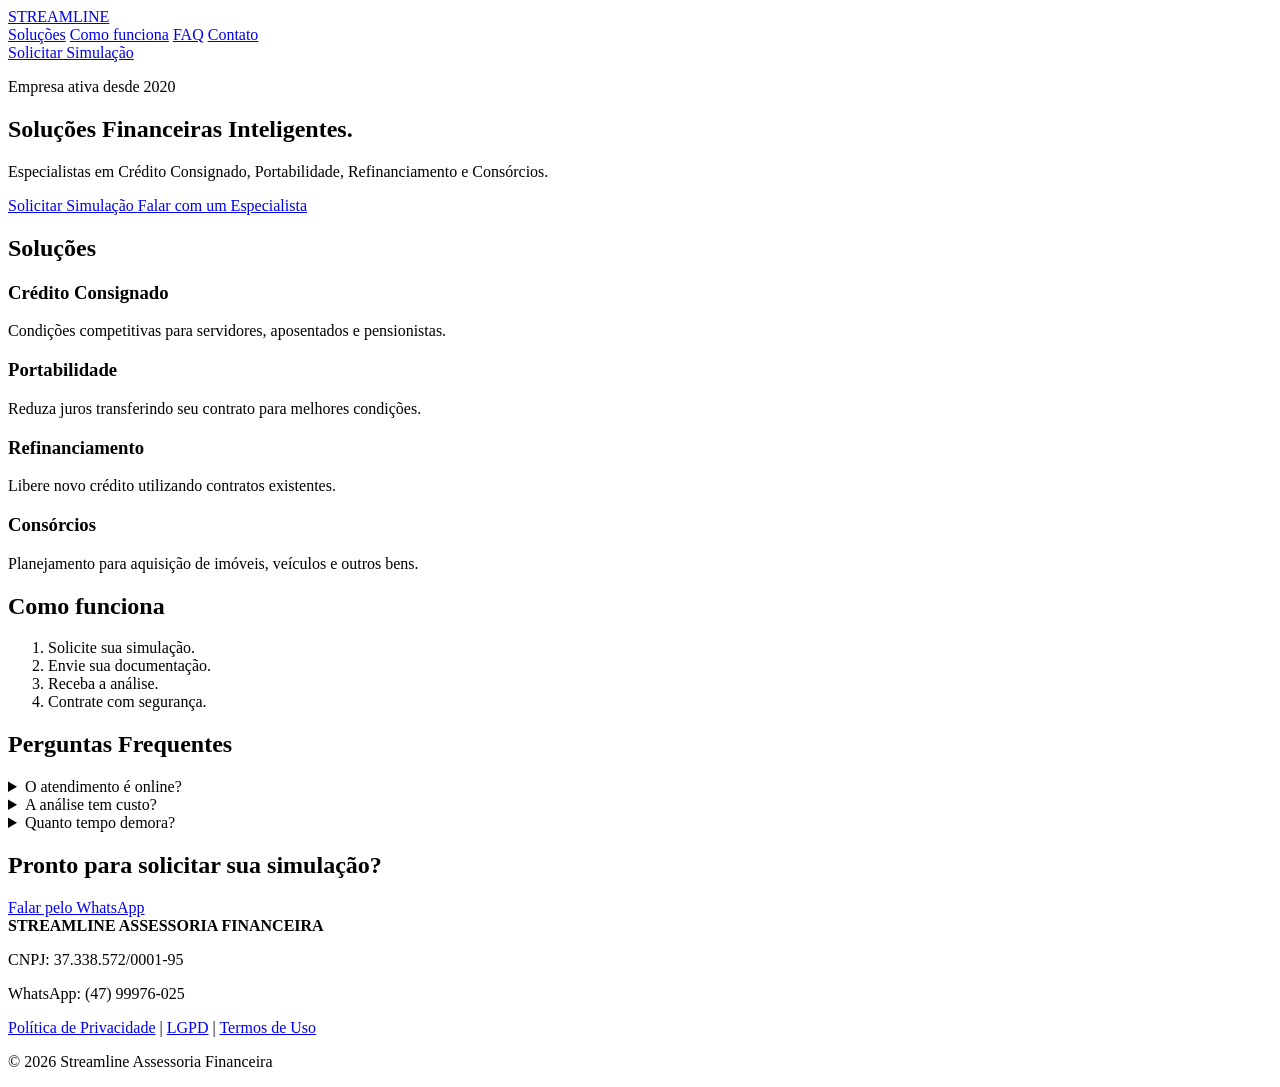
==== index.html @ 6f5e6656 "Primeira versão do site" ====
<!DOCTYPE html>
<html lang="pt-BR">
<head>
<meta charset="utf-8">
<meta name="viewport" content="width=device-width, initial-scale=1">
<title>Streamline Assessoria Financeira</title>
<meta name="description" content="Crédito Consignado, Portabilidade, Refinanciamento e Consórcios. Atendimento especializado e 100% digital.">
<meta property="og:title" content="Streamline Assessoria Financeira">
<meta property="og:description" content="Solicite sua simulação pelo WhatsApp.">
<link rel="stylesheet" href="assets/css/style.css">
</head>
<body>

<header class="header">
  <div class="container">
    <a class="logo" href="#">STREAMLINE</a>

    <nav>
      <a href="#solucoes">Soluções</a>
      <a href="#como-funciona">Como funciona</a>
      <a href="#faq">FAQ</a>
      <a href="#contato">Contato</a>
    </nav>

    <a class="btn" target="_blank"
      href="https://wa.me/554799976025?text=Olá!%20Gostaria%20de%20uma%20simulação.">
      Solicitar Simulação
    </a>
  </div>
</header>

<main>

<section class="hero">
<div class="container">

<p class="tag">Empresa ativa desde 2020</p>

<h1>Soluções Financeiras Inteligentes.</h1>

<p class="subtitle">
Especialistas em Crédito Consignado, Portabilidade,
Refinanciamento e Consórcios.
</p>

<div class="hero-buttons">
<a class="btn" target="_blank"
href="https://wa.me/554799976025?text=Olá!%20Gostaria%20de%20uma%20simulação.">
Solicitar Simulação
</a>

<a class="btn-outline" target="_blank"
href="https://wa.me/554799976025">
Falar com um Especialista
</a>
</div>

</div>
</section>

<section id="solucoes">
<div class="container">

<h2>Soluções</h2>

<div class="grid">

<article class="card">
<h3>Crédito Consignado</h3>
<p>Condições competitivas para servidores, aposentados e pensionistas.</p>
</article>

<article class="card">
<h3>Portabilidade</h3>
<p>Reduza juros transferindo seu contrato para melhores condições.</p>
</article>

<article class="card">
<h3>Refinanciamento</h3>
<p>Libere novo crédito utilizando contratos existentes.</p>
</article>

<article class="card">
<h3>Consórcios</h3>
<p>Planejamento para aquisição de imóveis, veículos e outros bens.</p>
</article>

</div>

</div>
</section>

<section id="como-funciona">
<div class="container">
<h2>Como funciona</h2>

<ol>
<li>Solicite sua simulação.</li>
<li>Envie sua documentação.</li>
<li>Receba a análise.</li>
<li>Contrate com segurança.</li>
</ol>

</div>
</section>

<section id="faq">
<div class="container">
<h2>Perguntas Frequentes</h2>

<details>
<summary>O atendimento é online?</summary>
<p>Sim. Todo o processo pode ser realizado de forma digital.</p>
</details>

<details>
<summary>A análise tem custo?</summary>
<p>Não. A simulação é gratuita.</p>
</details>

<details>
<summary>Quanto tempo demora?</summary>
<p>O prazo varia conforme a instituição financeira e a documentação.</p>
</details>

</div>
</section>

<section class="cta">
<div class="container">
<h2>Pronto para solicitar sua simulação?</h2>

<a class="btn" target="_blank"
href="https://wa.me/554799976025?text=Olá!%20Gostaria%20de%20uma%20simulação.">
Falar pelo WhatsApp
</a>
</div>
</section>

</main>

<footer id="contato">
<div class="container">
<strong>STREAMLINE ASSESSORIA FINANCEIRA</strong>
<p>CNPJ: 37.338.572/0001-95</p>
<p>WhatsApp: (47) 99976-025</p>

<p>
<a href="politica-de-privacidade.html">Política de Privacidade</a> |
<a href="lgpd.html">LGPD</a> |
<a href="termos-de-uso.html">Termos de Uso</a>
</p>

<p>© 2026 Streamline Assessoria Financeira</p>
</div>
</footer>

<script src="assets/js/app.js"></script>

</body>
</html>
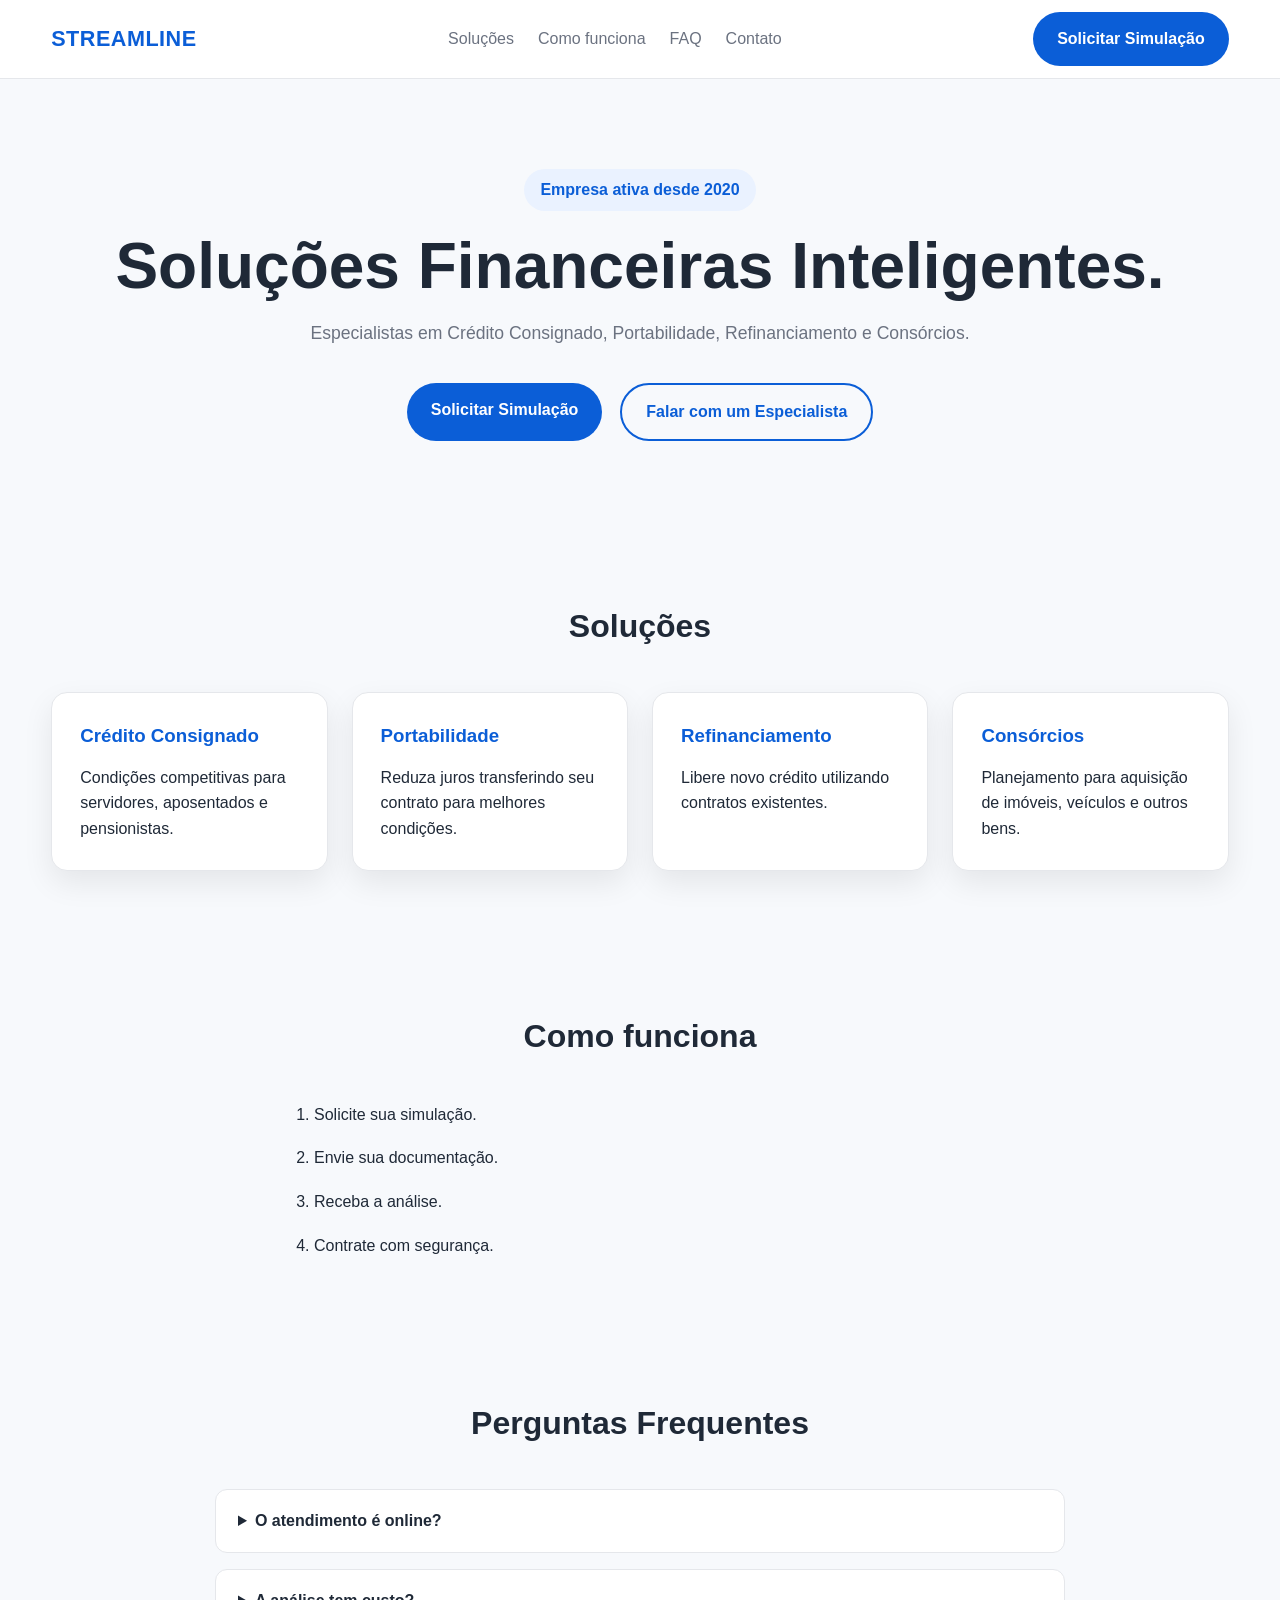
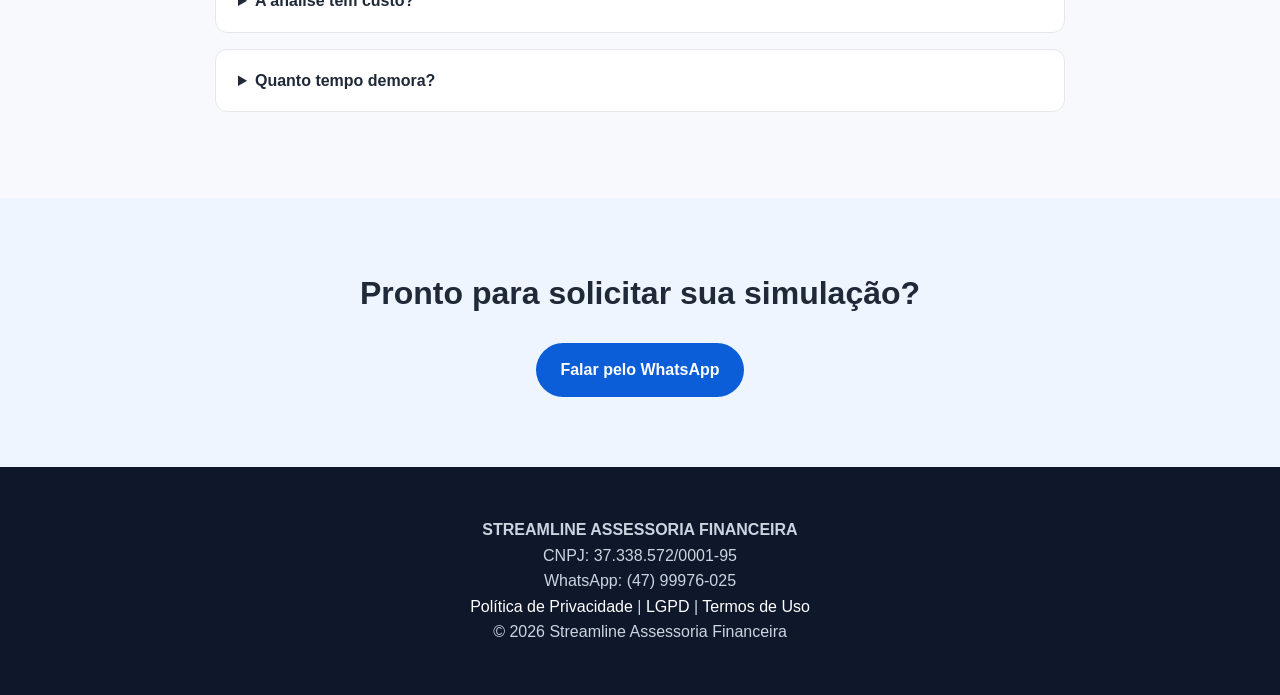
==== commit 5e151284: "Update index.html" ====
--- a/index.html
+++ b/index.html
@@ -7,7 +7,7 @@
 <meta name="description" content="Crédito Consignado, Portabilidade, Refinanciamento e Consórcios. Atendimento especializado e 100% digital.">
 <meta property="og:title" content="Streamline Assessoria Financeira">
 <meta property="og:description" content="Solicite sua simulação pelo WhatsApp.">
-<link rel="stylesheet" href="assets/css/style.css">
+<link rel="stylesheet" href="style.css">
 </head>
 <body>
 
--- a/style.css
+++ b/style.css
@@ -0,0 +1,211 @@
+
+:root{
+  --primary:#0b5ed7;
+  --primary-dark:#084298;
+  --text:#1f2937;
+  --muted:#6b7280;
+  --bg:#f7f9fc;
+  --white:#ffffff;
+  --border:#e5e7eb;
+  --radius:16px;
+  --shadow:0 12px 30px rgba(0,0,0,.08);
+  --container:1180px;
+}
+
+*{margin:0;padding:0;box-sizing:border-box}
+html{scroll-behavior:smooth}
+body{
+  font-family:Inter,Arial,sans-serif;
+  color:var(--text);
+  background:var(--bg);
+  line-height:1.6;
+}
+a{text-decoration:none;color:inherit}
+.container{width:min(92%,var(--container));margin:auto}
+
+.header{
+  position:sticky;
+  top:0;
+  background:rgba(255,255,255,.95);
+  backdrop-filter:blur(12px);
+  border-bottom:1px solid var(--border);
+  z-index:1000;
+}
+.header .container{
+  display:flex;
+  justify-content:space-between;
+  align-items:center;
+  min-height:78px;
+  gap:20px;
+}
+.logo{
+  font-size:1.35rem;
+  font-weight:800;
+  color:var(--primary);
+  letter-spacing:.5px;
+}
+nav{
+  display:flex;
+  gap:24px;
+}
+nav a{
+  color:var(--muted);
+  transition:.25s;
+}
+nav a:hover{color:var(--primary)}
+
+.btn,
+.btn-outline{
+  padding:14px 24px;
+  border-radius:999px;
+  font-weight:700;
+  transition:.25s;
+  display:inline-block;
+}
+.btn{
+  background:var(--primary);
+  color:#fff;
+}
+.btn:hover{
+  background:var(--primary-dark);
+  transform:translateY(-2px);
+}
+.btn-outline{
+  border:2px solid var(--primary);
+  color:var(--primary);
+}
+.btn-outline:hover{
+  background:var(--primary);
+  color:#fff;
+}
+
+.hero{
+  padding:90px 0;
+  text-align:center;
+}
+.tag{
+  display:inline-block;
+  background:#eaf2ff;
+  color:var(--primary);
+  padding:8px 16px;
+  border-radius:999px;
+  font-weight:700;
+  margin-bottom:20px;
+}
+.hero h1{
+  font-size:clamp(2.2rem,5vw,4rem);
+  line-height:1.1;
+  margin-bottom:18px;
+}
+.subtitle{
+  max-width:700px;
+  margin:0 auto 36px;
+  color:var(--muted);
+  font-size:1.1rem;
+}
+.hero-buttons{
+  display:flex;
+  justify-content:center;
+  gap:18px;
+  flex-wrap:wrap;
+}
+
+section{
+  padding:70px 0;
+}
+h2{
+  text-align:center;
+  margin-bottom:40px;
+  font-size:2rem;
+}
+
+.grid{
+  display:grid;
+  grid-template-columns:repeat(auto-fit,minmax(250px,1fr));
+  gap:24px;
+}
+
+.card{
+  background:#fff;
+  padding:28px;
+  border-radius:var(--radius);
+  box-shadow:var(--shadow);
+  border:1px solid var(--border);
+  transition:.25s;
+}
+.card:hover{
+  transform:translateY(-6px);
+}
+.card h3{
+  margin-bottom:14px;
+  color:var(--primary);
+}
+
+ol{
+  max-width:700px;
+  margin:auto;
+  display:grid;
+  gap:18px;
+  padding-left:24px;
+}
+
+details{
+  max-width:850px;
+  margin:16px auto;
+  background:#fff;
+  border:1px solid var(--border);
+  border-radius:12px;
+  padding:18px 22px;
+}
+summary{
+  cursor:pointer;
+  font-weight:700;
+}
+
+.cta{
+  text-align:center;
+  background:#eef5ff;
+}
+.cta h2{
+  margin-bottom:24px;
+}
+
+footer{
+  background:#0f172a;
+  color:#cbd5e1;
+  padding:50px 0;
+  text-align:center;
+}
+footer a{
+  color:#fff;
+}
+
+@media (max-width:900px){
+  .header .container{
+    flex-direction:column;
+    padding:18px 0;
+  }
+  nav{
+    flex-wrap:wrap;
+    justify-content:center;
+  }
+}
+
+@media (max-width:640px){
+  .hero{
+    padding:60px 0;
+  }
+  .hero h1{
+    font-size:2.3rem;
+  }
+  .hero-buttons{
+    flex-direction:column;
+    align-items:center;
+  }
+  .btn,
+  .btn-outline{
+    width:100%;
+    max-width:340px;
+    text-align:center;
+  }
+}
